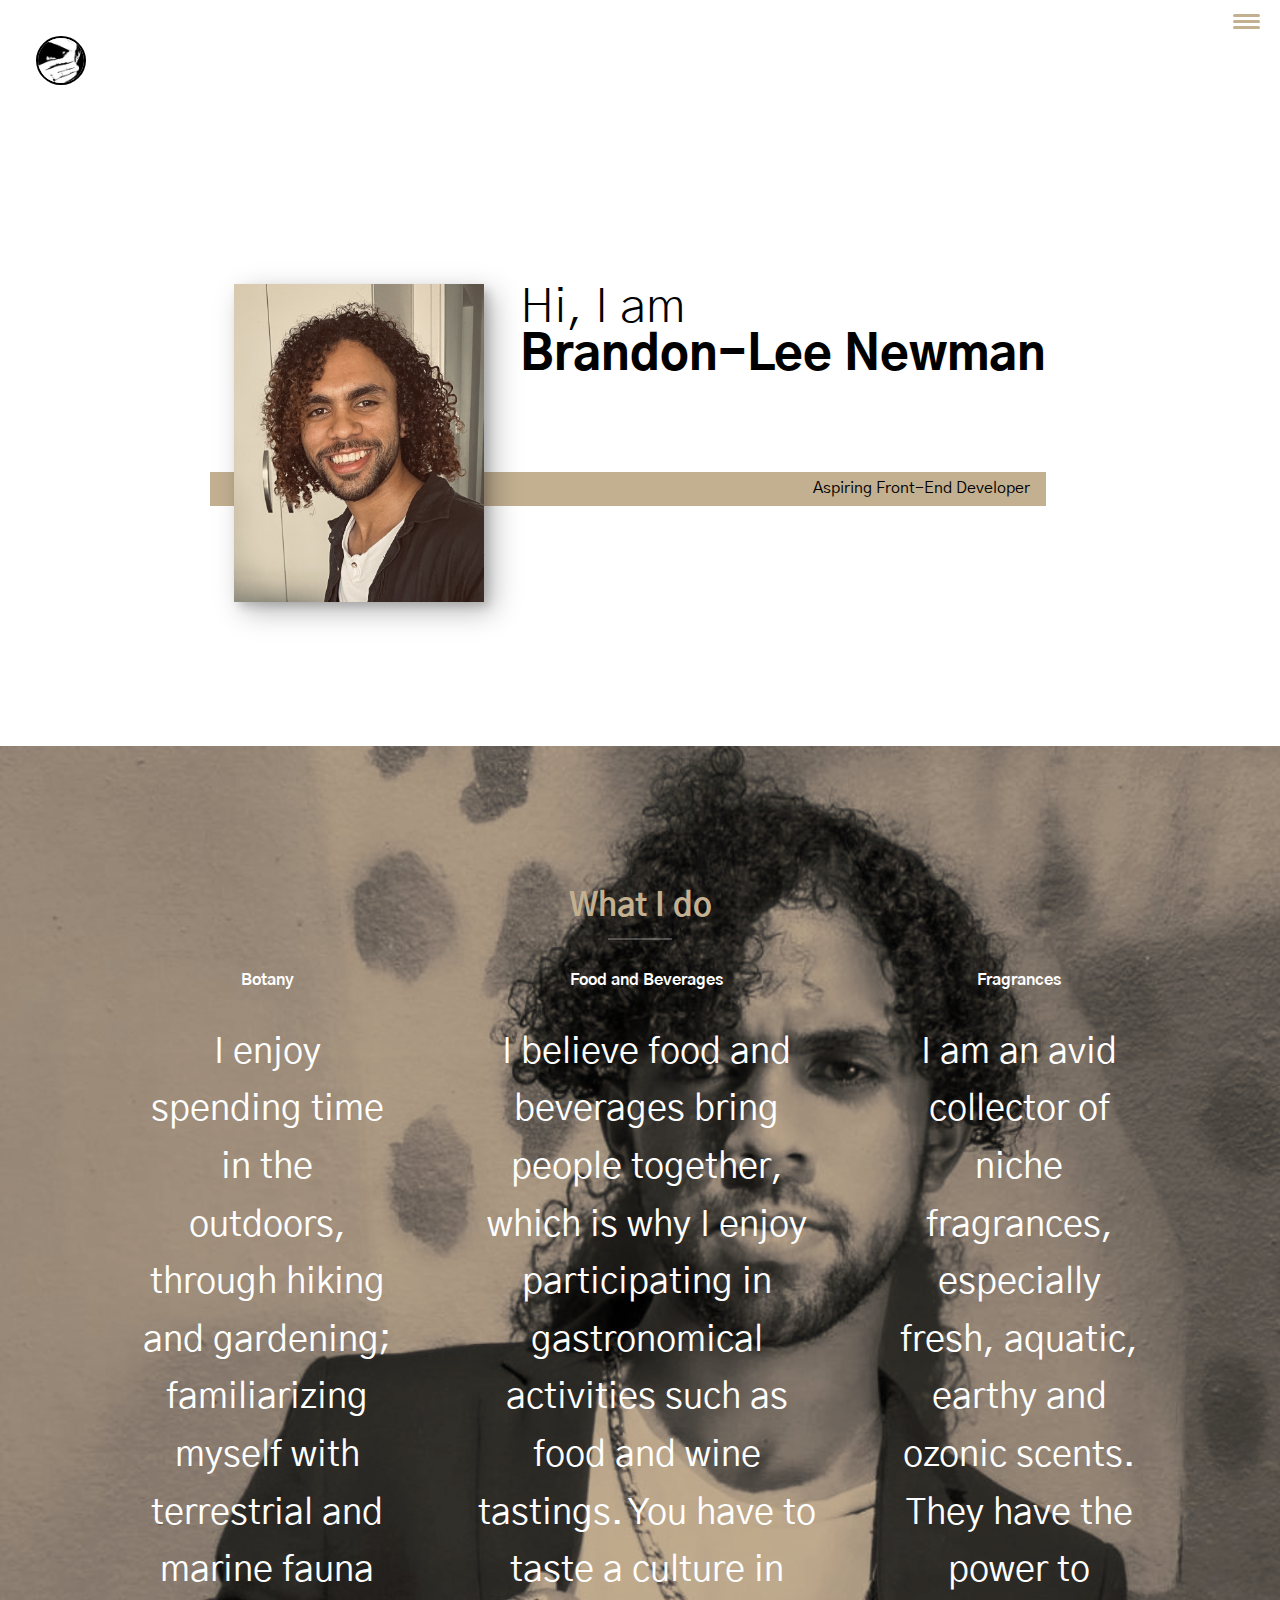
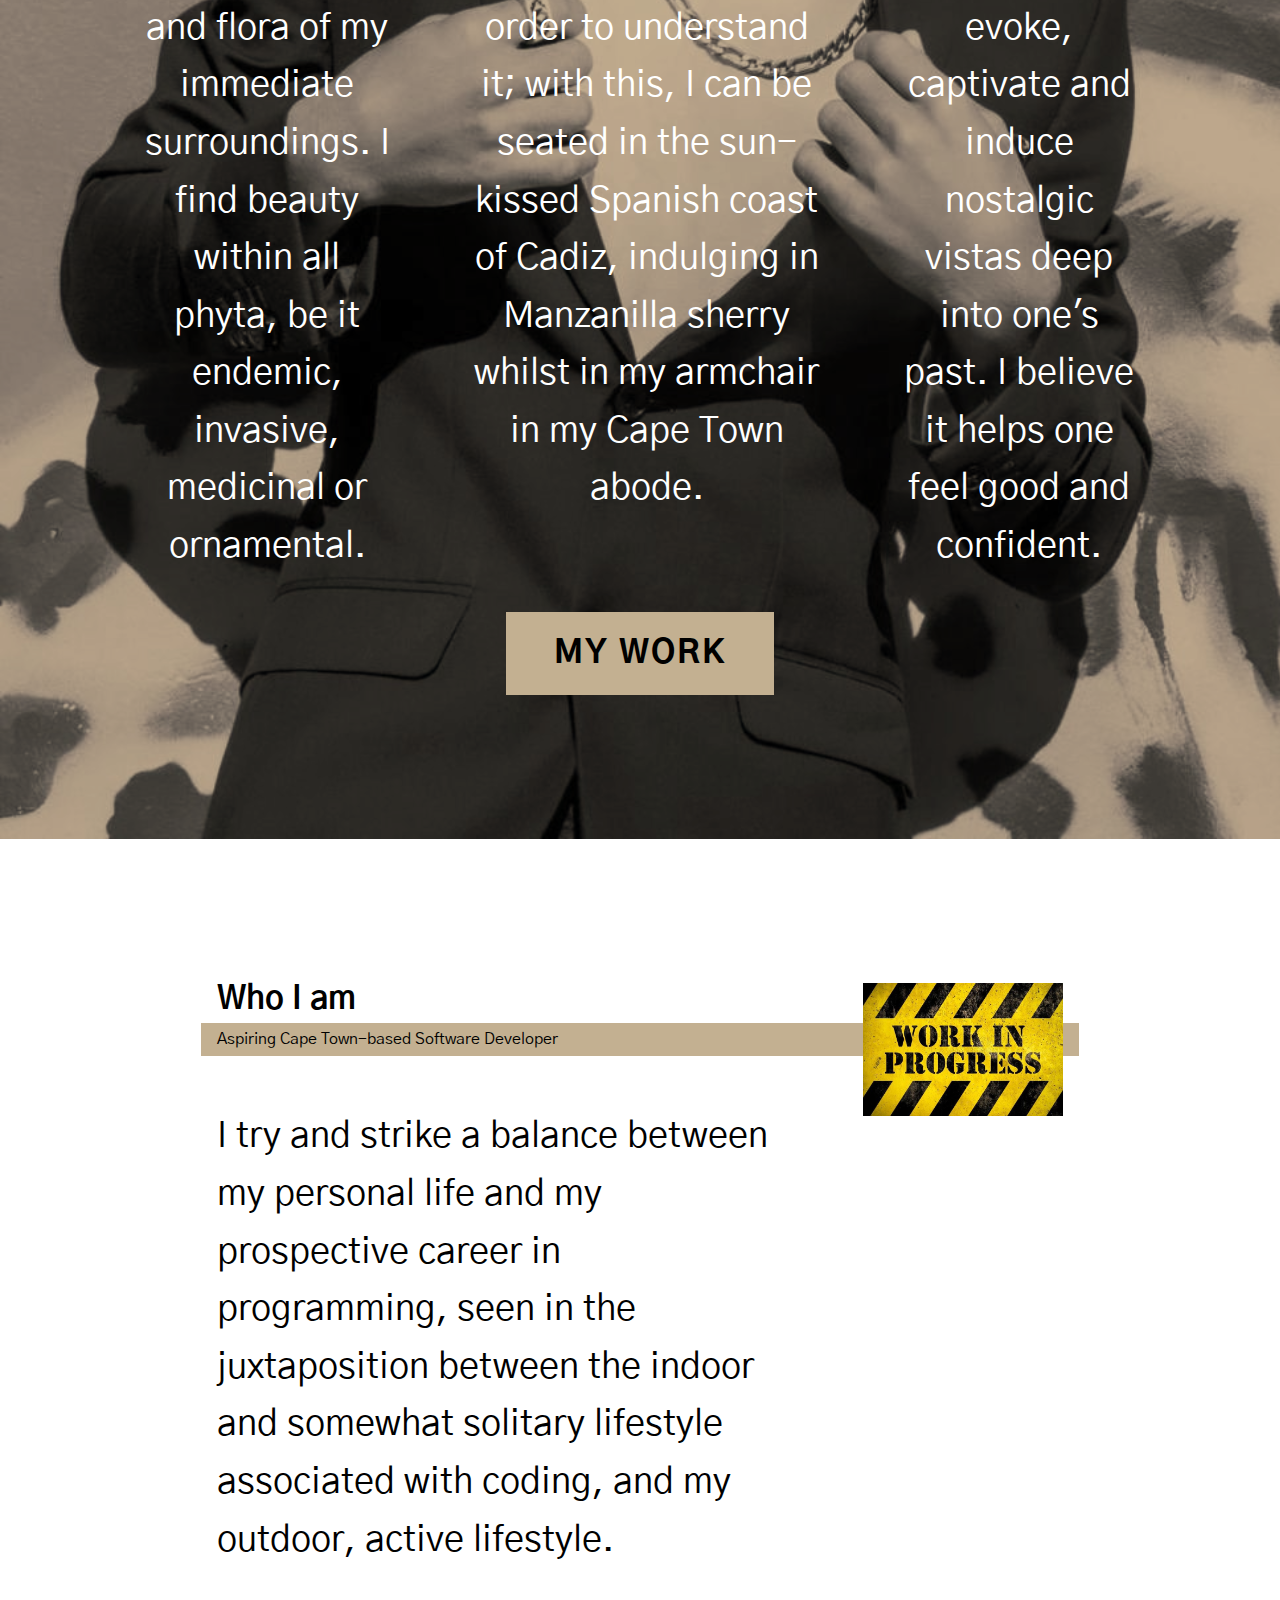
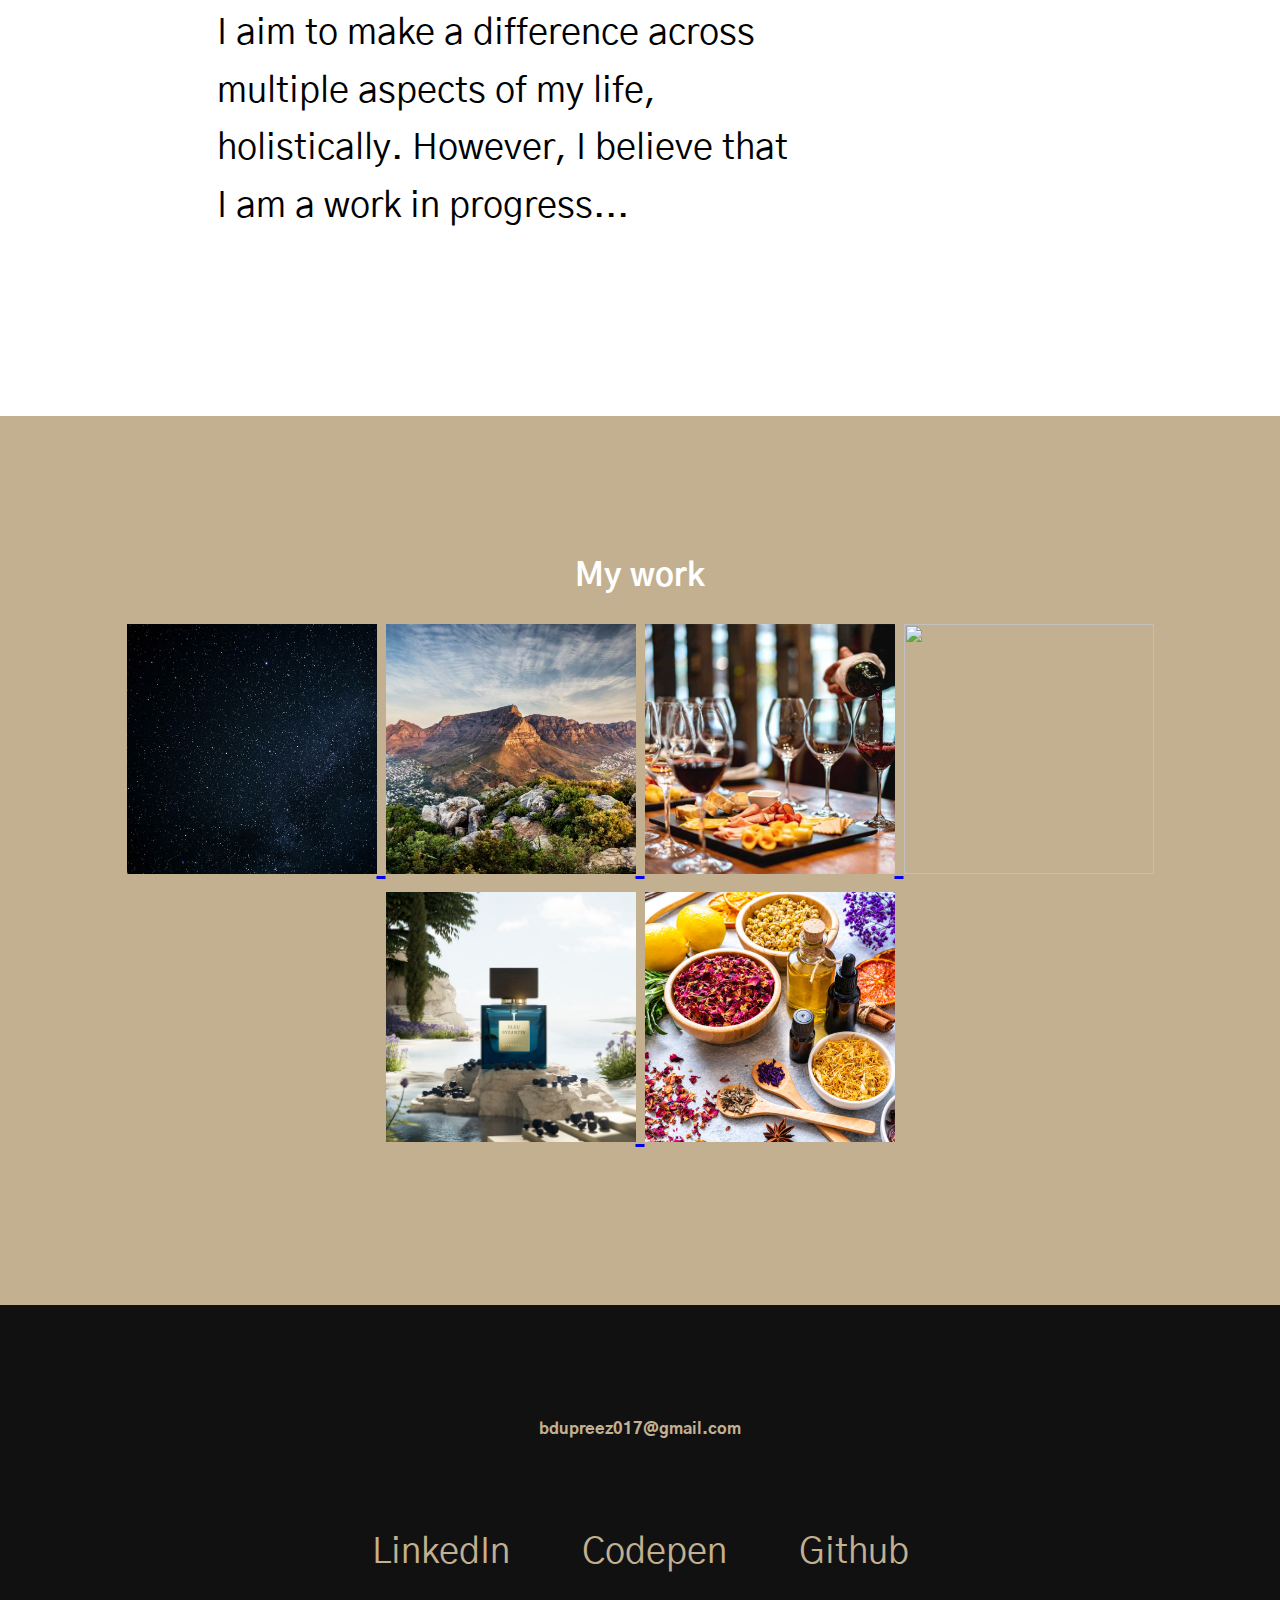
==== index.html @ 328f6ba5 "Completed SDF07 Project" ====
<!DOCTYPE html>
<html lang="en">
    <head>
        <meta charset="UTF-8">
        <meta name="viewport" content="width=device-width, initial-scale=1.0">
        <link rel="stylesheet" href="style.css">
        <title>Brandon-Lee Newman Portfolio Website</title>
        <link rel="stylesheet" href="https://cdnjs.cloudflare.com/ajax/libs/normalize/7.0.0/normalize.min.css">
        <link rel="stylesheet" href="https://cdnjs.cloudflare.com/ajax/libs/font-awesome/5.11.2/css/all.css" integrity="sha256-46qynGAkLSFpVbEBog43gvNhfrOj+BmwXdxFgVK/Kvc=" crossorigin="anonymous" />
        <link rel="preconnect" href="https://fonts.googleapis.com">
        <link rel="preconnect" href="https://fonts.gstatic.com" crossorigin>
        <link href="https://fonts.googleapis.com/css2?family=Gothic+A1:wght@100;200;300;400;500;600;700;800;900&display=swap" rel="stylesheet">
       
    </head>
    <body>
        <header>
            <div class="logo">
                <img src="images/Brandon-Logo.jpg" alt="">
            </div>
            <button class="nav-toggle" aria-label="toggle-navigation">
                <span class="hamburger"></span>
            </button>
            <nav class="nav">
                <ul class="nav__list">
                    <li class="nav__item"><a href="#home" class="nav__link">Home</a></li>
                    <li class="nav__item"><a href="#services" class="nav__link">My Services</a></li>
                    <li class="nav__item"><a href="#about" class="nav__link">About me</a></li>
                    <li class="nav__item"><a href="#work" class="nav__link">My Work</a></li>
                </ul>
            </nav>
        </header>

        <!-- Introduction -->
        <section class="intro" id="home">
            <h1 class="section__title section__title--intro">
                 Hi, I am <strong>Brandon-Lee Newman</strong>
            </h1>
            <p class="section__subtitle section__subtitle--intro">Aspiring Front-End Developer</p>
            <img src="images/Brandon.jpg" alt="a picture of Brandon-Lee smiling" class="intro__img">
        </section>


        <!--My services-->
        <section class="my-services" id="services">
            <h2 class="section__title section__title--services">What I do</h2>
            <div class="services">
                <div class="service">
                    <h3>Botany</h3>
                    <p>I enjoy spending time in the outdoors, through hiking and gardening; familiarizing myself with terrestrial and marine fauna and flora of my immediate surroundings. I find beauty within all phyta, be it endemic, invasive, medicinal or ornamental.</p>
                </div> <!-- / services -->

                <div class="service">
                    <h3>Food and Beverages</h3>
                    <p> I believe food and beverages bring people together, which is why I enjoy participating in gastronomical activities such as food and wine tastings. You have to taste a culture in order to understand it; with this, I can be seated in the sun-kissed Spanish coast of Cadiz, indulging in Manzanilla sherry whilst in my armchair in my Cape Town abode. </p>
                </div> <!-- / services -->

                <div class="service">
                    <h3>Fragrances</h3>
                    <p>I am an avid collector of niche fragrances, especially fresh, aquatic, earthy and ozonic scents. They have the power to evoke, captivate and induce nostalgic vistas deep into one's past. I believe it helps one feel good and confident.</p>
                </div> <!-- / services -->
            </div> <!-- / services -->

            <a href="#work" class="btn">My Work</a>
        </section>

        <!-- About me -->
        <section class="about-me" id="about">
            <h2 class="section__title section__title--about">Who I am</h2>
            <p class="section__subtitle section__subtitle--about">Aspiring Cape Town-based Software Developer</p>

            <div class="about-me__body">
                <p>I try and strike a balance between my personal life and my prospective career in programming, seen in the juxtaposition between the indoor and somewhat solitary lifestyle associated with coding, and my outdoor, active lifestyle. </p>
                <p>I aim to make a difference across multiple aspects of my life, holistically. However, I believe that I am a work in progress...</p>
            </div>

            <img src="images/WIP Shop.jpeg" alt="" class="about-me__image">
        </section>

        <!-- My work -->
        <section class="my-work" id="work">
            <h2 class="section__title section__title--work">My work</h2>
            <p class="section__subtitle section__subtitle--work"></p>

            <div class="Portfolio">
                <!-- portfolio item 01 -->
                <a href="#" class="portfolio__item">
                    <img src="images/photo-1628498188904-036f5e25e93e.jpeg"  alt="" class="portfolio__image">
                </a>

                <!-- portfolio item 02 -->
                <a href="#" class="portfolio__item">
                    <img src="images/best-hikes-on-table-mountain-in-cape-town-header-800x480.jpg" alt="" class="portfolio__image">
                </a>

                <!-- portfolio item 03 -->
                <a href="#" class="portfolio__item">
                    <img src="images/wine-tasting-013120_1200x.jpg" alt="" class="portfolio__image">
                </a>

                <!-- portfolio item 04 -->
                <a href="#" class="portfolio__item">
                    <img src="images/GettyImages-846037086.jpg" alt="" class="portfolio__image">
                </a>

                <!-- portfolio item 05 -->
                <a href="#" class="portfolio__item">
                    <img src="images/2022_October_EDP_SecVisualCGI_BleuByzantin-1_Square.jpeg" alt="" class="portfolio__image">
                </a>

                <!-- portfolio item 06 -->
                 <a href="#" class="portfolio__item">
                    <img src="images/Flavor Fragrances.jpg" alt="" class="portfolio__image">
                </a>
            </div>
        </section>

        <!-- footer -->
        <footer class="footer">
            <a href="mailto:bdupreez017@gmail.com" class="footer__link">bdupreez017@gmail.com</a>
            <ul class="social-list">
                <li class="social-list__item"><a class="social-list__link" href="https://www.linkedin.com/in/brandon-lee-newman-873694249/">LinkedIn</a></li>
                <li class="social-list__item"><a class="social-list__link" href="https://codepen.io/Brandon-Lee017">Codepen</a></li>
                <li class="social-list__item"><a class="social-list__link" href="https://github.com/Brandon-Lee017">Github</a></li>
            </ul>
        </footer>


        <script src="index.js"></script>
        
    </body>
</html>
---- style.css ----
*,
*::before,
*::after {
    box-sizing: border-box;
}
  
:root {
    --ff-primary: "Gothic A1", sans-serif;
    --ff-secondary: "Gothic A1", sans-serif;

    --fw-reg: 300;
    --fw-bold: 750;

    --clr-light: #ffffff;
    --clr-dark: #000000;
    --clr-accent: #c3b091;

    --fs-h1: 3rem;
    --fs-h2: 2.25rem;
    --fs-h3: 1.25rem;
    --fs-body: 1rem;

    --bs: 0.25em 0.25em 0.75em rgba(0,0,0,.28),
          0.125em 0.125em 0.25em rgba(0,0,0,.17);
}

@media (min-width: 800px) {
    :root {
        --fs-h1: 3rem;
        --fs-h2: 2rem;
        --fs-h3: 1rem;
        --fs-body: 2.25rem;
    }
}

/* General styles */

html {
    scroll-behavior: smooth;
}

body {
    background:var(--clr-light);
    color: var(--clr-dark);
    margin: 0;
    font-family: var(--ff-primary);
    font-size: var(--fs-body);
    line-height: 1.6;
}

section {
    padding: 4em 2em;
}

image {
    display: block;
    max-width: 100%;
}

strong { font-weight: var(--fw-bold) }

:focus {
    outline: 2px solid var(--clr-accent);  
}

/* Buttons */

.btn {
    display: inline-block;
    padding: .5em 1.5em;
    background: var(--clr-accent);
    color: var(--clr-dark);
    text-decoration: none;
    cursor: pointer;
    font-size: 2rem;
    text-transform: uppercase;
    letter-spacing: 2px;
    font-weight: var(--fw-bold);
    transition: transform 250ms ease-in-out;
}

.btn:hover {
    transform: scale(1.1);
}

/* Typography */

h1,
h2,
h3 {
    line-height: 1;
    margin: 0;
}

h1 { font-size: var(--fs-h1)}
h2 { font-size: var(--fs-h2)}
h3 { font-size: var(--fs-h3)}

.section__title {
    margin-bottom: .25em;
}

.section__title--intro {
    font-weight: var(--fw-reg);
}

/* (changed from section__subtitle instead) */
.section__title--intro strong {
    display: block;
}

.section__subtitle {
    margin: 0;
    font-size: var(--fs-h3);
}

.section__subtitle--intro,
.section__subtitle--about {
    background: var(--clr-accent); 
    padding: .25em 1em;
    font-family: var(--ff-secondary);
    margin-bottom: 1em;
}
.section__subtitle--work {
    color: var(--clr-accent);
    font-weight: var(--fw-bold);
    margin-bottom: 2em;
}

/* header */

header {
    display: flex;
    justify-content: space-between;
    padding: 1em;
}

.logo > img {
    max-width: 50px;
    border: 2px solid black; 
    border-radius: 50%;
}

.nav {
    position: fixed;
    background: var(--clr-dark);
    color: var(--clr-light);
    top: 0;
    bottom: 0;
    left: 0;
    right: 0;
    z-index: 100; 

    transform: translateX(100%);
    transition: transform 250ms cubic-bezier(.5, 0, .5, 1);
}

.nav__list {
    list-style: none;
    display: flex;
    height: 100%;
    flex-direction: column;
    justify-content: space-evenly;
    align-items: center;
    margin: 0;
    padding: 0;
}

.nav__link {
    color: inherit;
    font-weight: var(--fw-bold);
    font-size: var(--fs-h2);
    text-decoration: none;
}

.nav__link:hover {
    color: var(--clr-accent);
}

.nav-toggle {
    padding: .5em;
    background: transparent;
    border: 0;
    cursor: pointer;
    position: absolute;
    right: 1em;
    top: 1em;
    z-index: 1000;
}

.nav-open .nav {
   background: #000000;
   transform: translateX(0); 
}

.nav-open .nav-toggle {
    position: fixed;
}

.nav-open .hamburger {
    transform: rotate(.625turn);
}

.nav-open .hamburger::before {
    transform: rotate(90deg) translate(-6px);
}

.nav-open .hamburger::after {
    opacity: 0;
}

.hamburger {
    display: block;
    position: relative;
} 

.hamburger,
.hamburger::before,
.hamburger::after {
    background: var(--clr-accent);
    width: 2em;
    height: 3px;
    border-radius: 1em;
    transition: transform 250ms ease-in-out;
}

.hamburger::before,
.hamburger::after {
    content: '';
    position: absolute;
    left: 0;
    right: 0;
}

.hamburger::before { top: 6px; }
.hamburger::after { bottom: 6px; }


/* Intro section */

.intro {
    position: relative;
}
    
.intro__img {
    box-shadow: var(--bs);
}

.section__subtitle--intro {
    display: inline-block;
}

@media (min-width: 620px) {
    .intro {
        display: grid;
        width: min-content;
        margin: 0 auto;
        grid-column-gap: 1em;
        grid-template-areas: 
            "img title"
            "img subtitle";
        grid-template-columns: min-content max-content;
    }

    .intro__img {
        grid-area: img;
        max-width: 250px;
        max-height: 318.05px;
        position: relative;
        z-index: 2;
    }

    .section__subtitle--intro {
        align-self: start;
        grid-column: -1 / 1;
        grid-row: 2;
        text-align: right;
        position: relative;
        left: -1.5em;
        width: calc(100% + 1.5em); 
    }
} 

/*  My sevices section  */

.my-services {
    background-color: var(--clr-accent);
    background-image: url(images/Brandon02.jpg);
    background-size: cover;
    color: var(--clr-light);
    background-blend-mode: multiply;
    text-align: center;
}

.section__title--services {
    color: var(--clr-accent);
    position: relative;
}

.section__title--services::after {
    content: '';
    display: block;
    width: 2em;
    height: 2px;
    margin: 0.5em auto 1em;
    background: var(--clr-light);
    opacity: 0.25;
}

.services {
    margin-bottom: 3em;
}

.service {
    max-width: 500px;
    margin: 0 auto;
}

@media (min-width:790px) {
    .services {
        display: flex;
        max-width: 1000px;
        margin: 0 auto;
    }

    .service + .service {
        margin-left: 2em;
    }
}

.about-me {
   max-width: 990px; 
   margin: 0 auto;
}

.about-me__img {
    box-shadow: var(--bs);
}

@media (min-width: 800px) {
    .about-me {
        display: grid;
        grid-template-columns: 1fr 200px;
        grid-template-areas: 
            "title img"
            "subtitle img"
            "text img";
        grid-column-gap: 2em;
    }

.section__title--about {
    grid-area: title;
}

.section__subtitle--about {
    grid-column: 1/-1;
    grid-row: 2;
    position: relative;
    left: -1em;
    width: calc( 100% + 2em);
    padding-left: 1em;
    padding-right: calc(200px + 4em);
}

    .about-me__image {
        grid-area: img;
        position: relative;
        z-index: 2;
        max-width: 200px;
        max-height: 133.32px;
    }
}   

/* My Work */

.my-work {
    background-color: var(--clr-accent);
    color: var(--clr-light);
    text-align: center;    
}

.portfolio {
    display: grid;
    grid-template-columns: repeat(auto-fit, minmax(300px, 1fr));
}

.portfolio__item {
    background: var(--clr-accent);
    position: relative;
    overflow: hidden;
}

.portfolio__image {
    transition: 
    transform 750ms cubic-bezier(.5, 0, .5, 1),
    opacity 250ms linear;
    width: 250px;
    height: 250px;
    object-fit: cover;

}

.portfolio__item:focus {
    position: relative;
    z-index: 2;
}

.portfolio__image:hover, 
.portfolio__item:focus .portfolio__image {
    transform: scale(1.2);
    opacity: .5;
}

/* Footer */

.footer {
    background: #111;
    color: var(--clr-accent);
    text-align: center;
    padding: 2.5em 0;
}

.footer a { 
    color: inherit;
    text-decoration: none;
}

.footer__link {
    font-size: var(--fs-h3);
    font-weight: var(--fw-bold)
}

.footer__link:hover,
.social-list__link:hover {
    opacity: .7;
}

.footer__link:hover {
    text-decoration: underline;
}

.social-list {
    display: flex;
    list-style: none;
    justify-content: center;
    margin: 2em 0 0;
    padding: 0;
}

.social-list__item {
    margin: 0 .5em;
}

.social-list__link {
    padding: .5em;
}
    
/* Individual Portfolio Item Styles */
.portfolio-item-individual {
    padding: 0 2em 2em;
    max-width: 1000px;
    margin: 0 auto;
}

.portfolio-item-individual p {
    max-width: 600px;
    margin-left: auto;
    margin-right: auto;
}

/*-- End of Styling Properties --*/
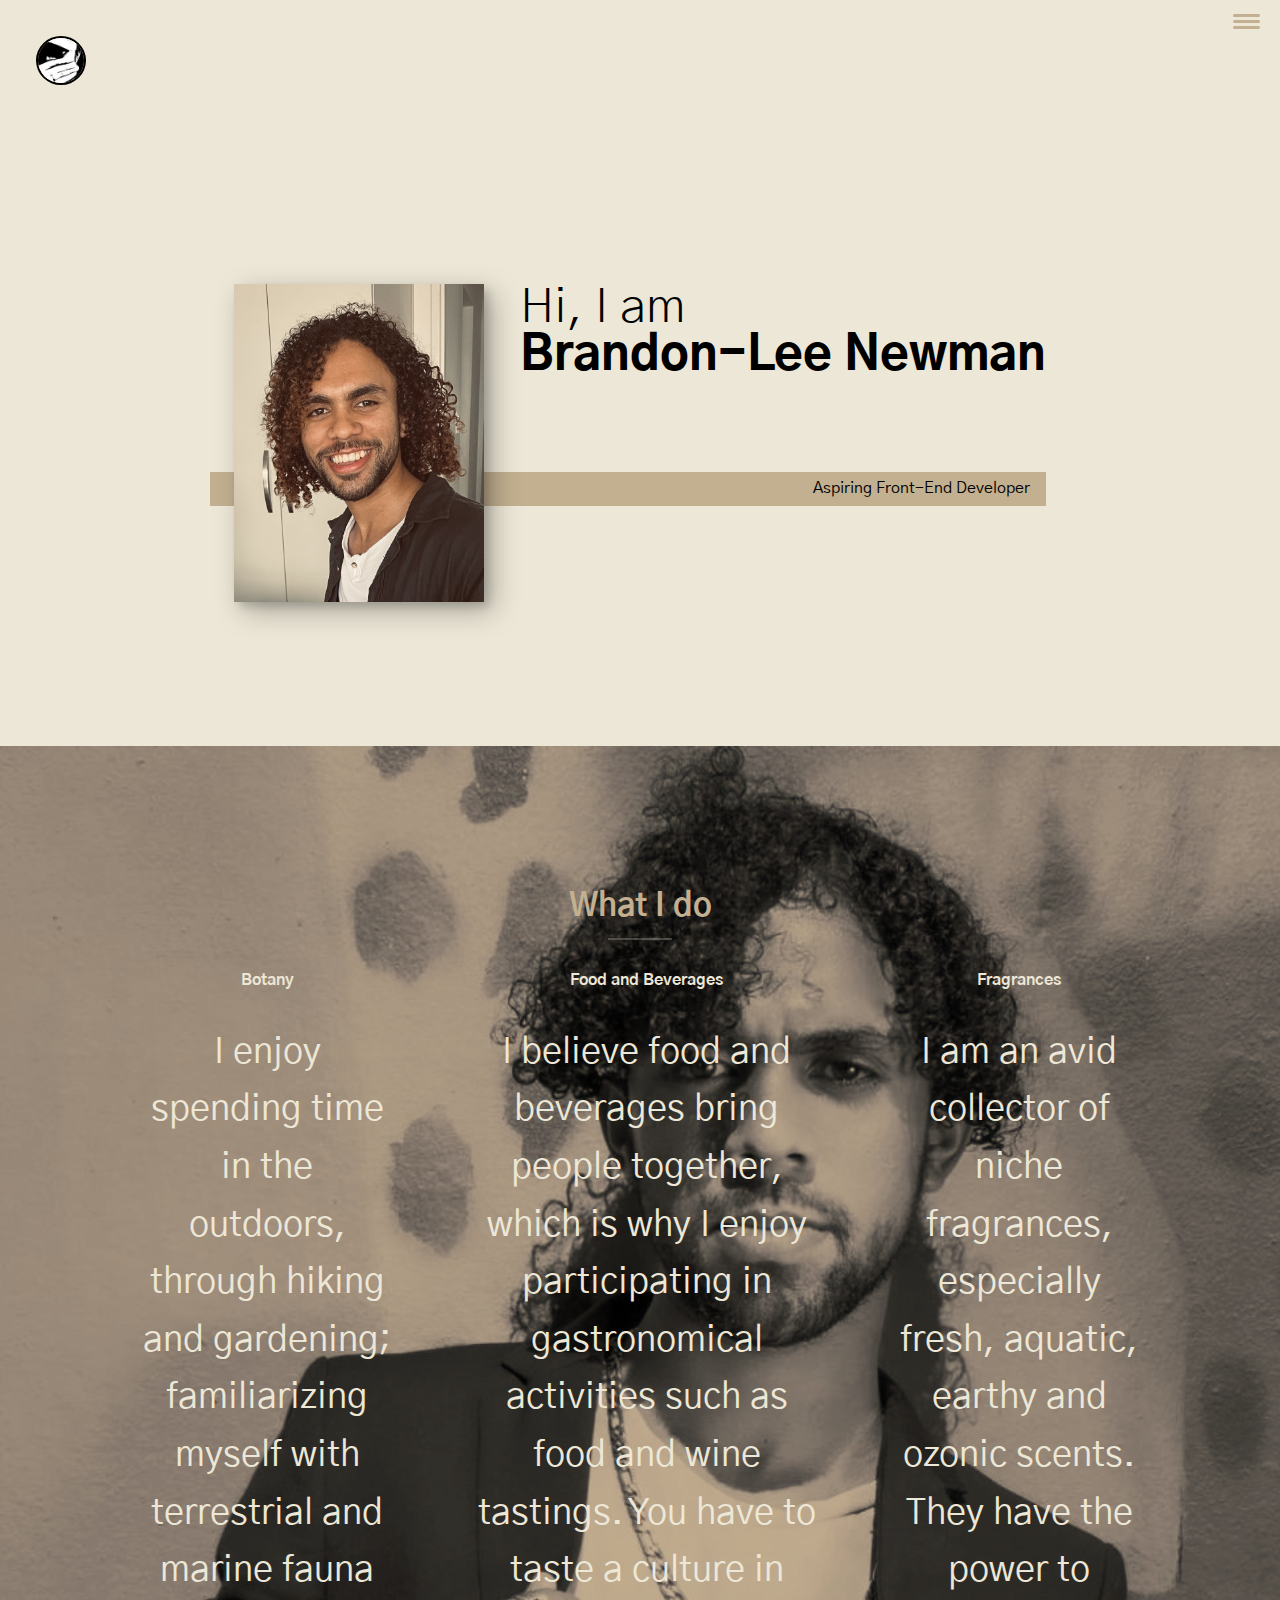
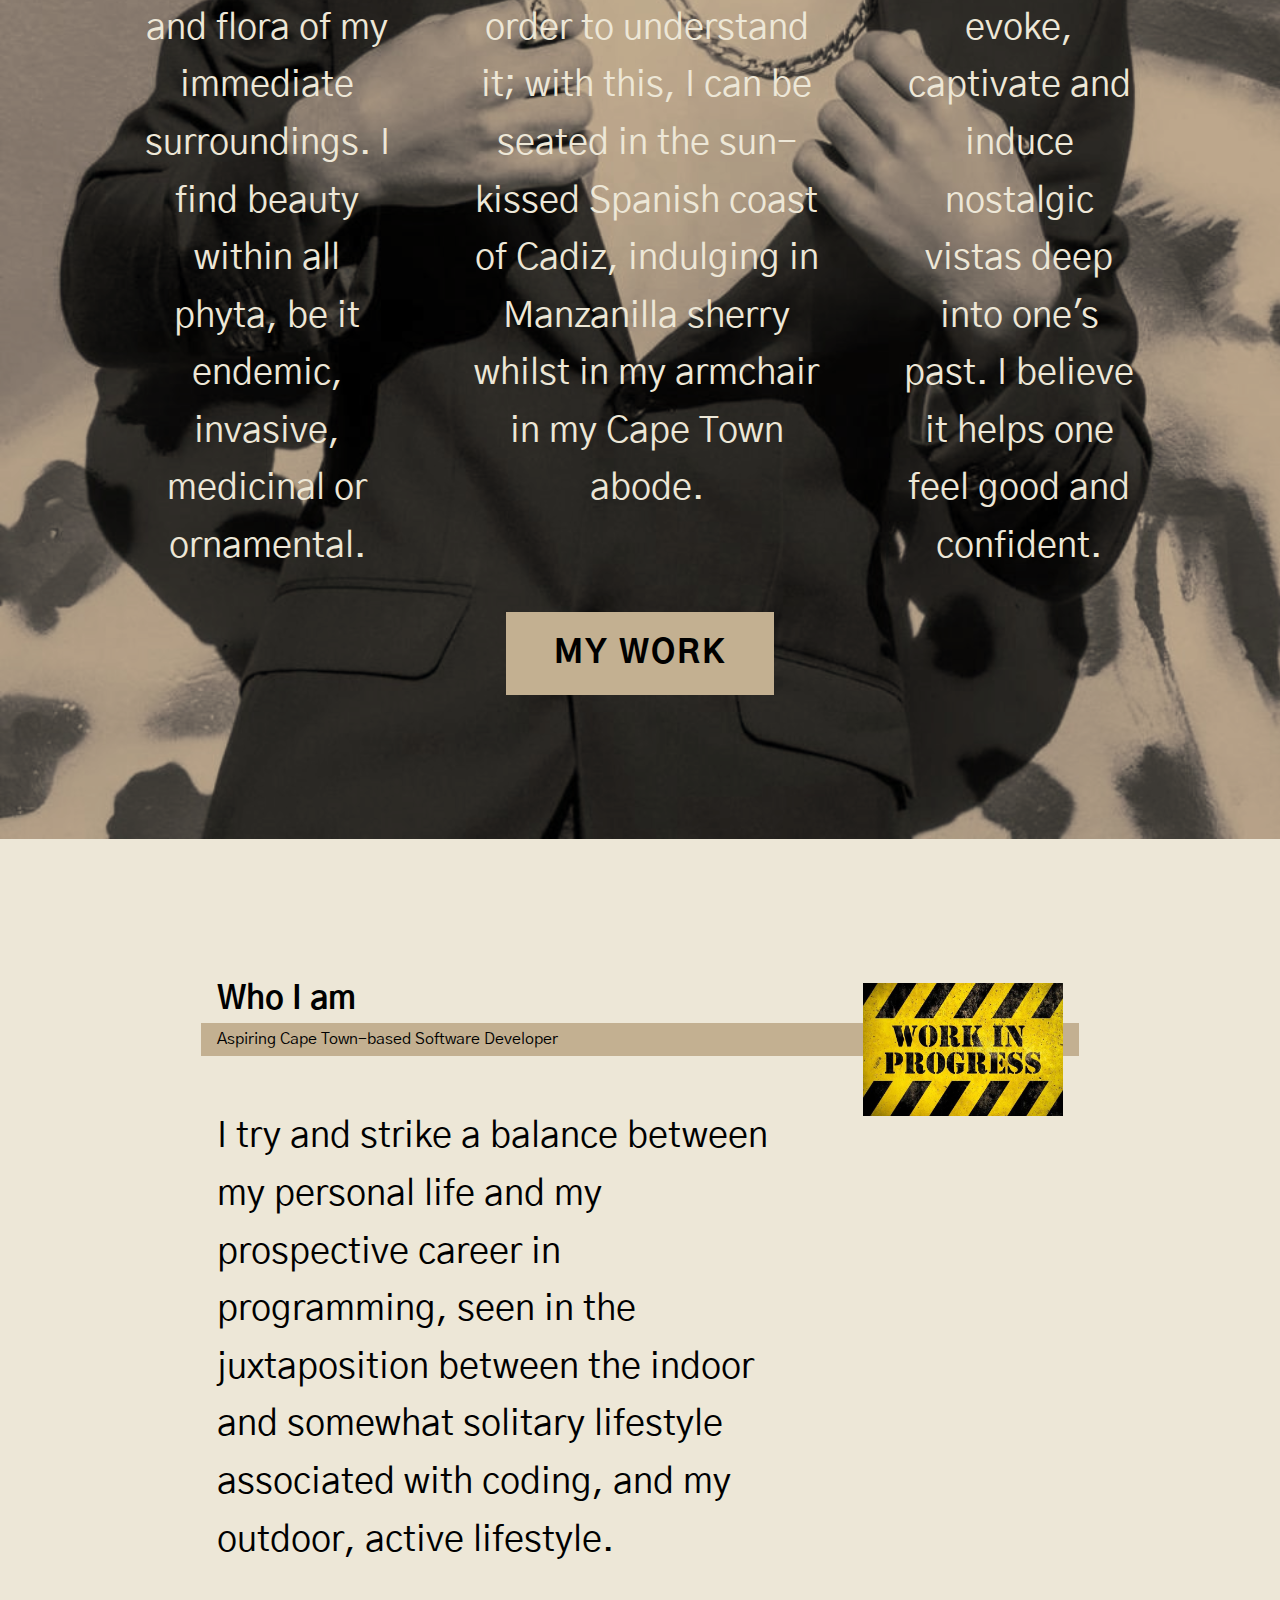
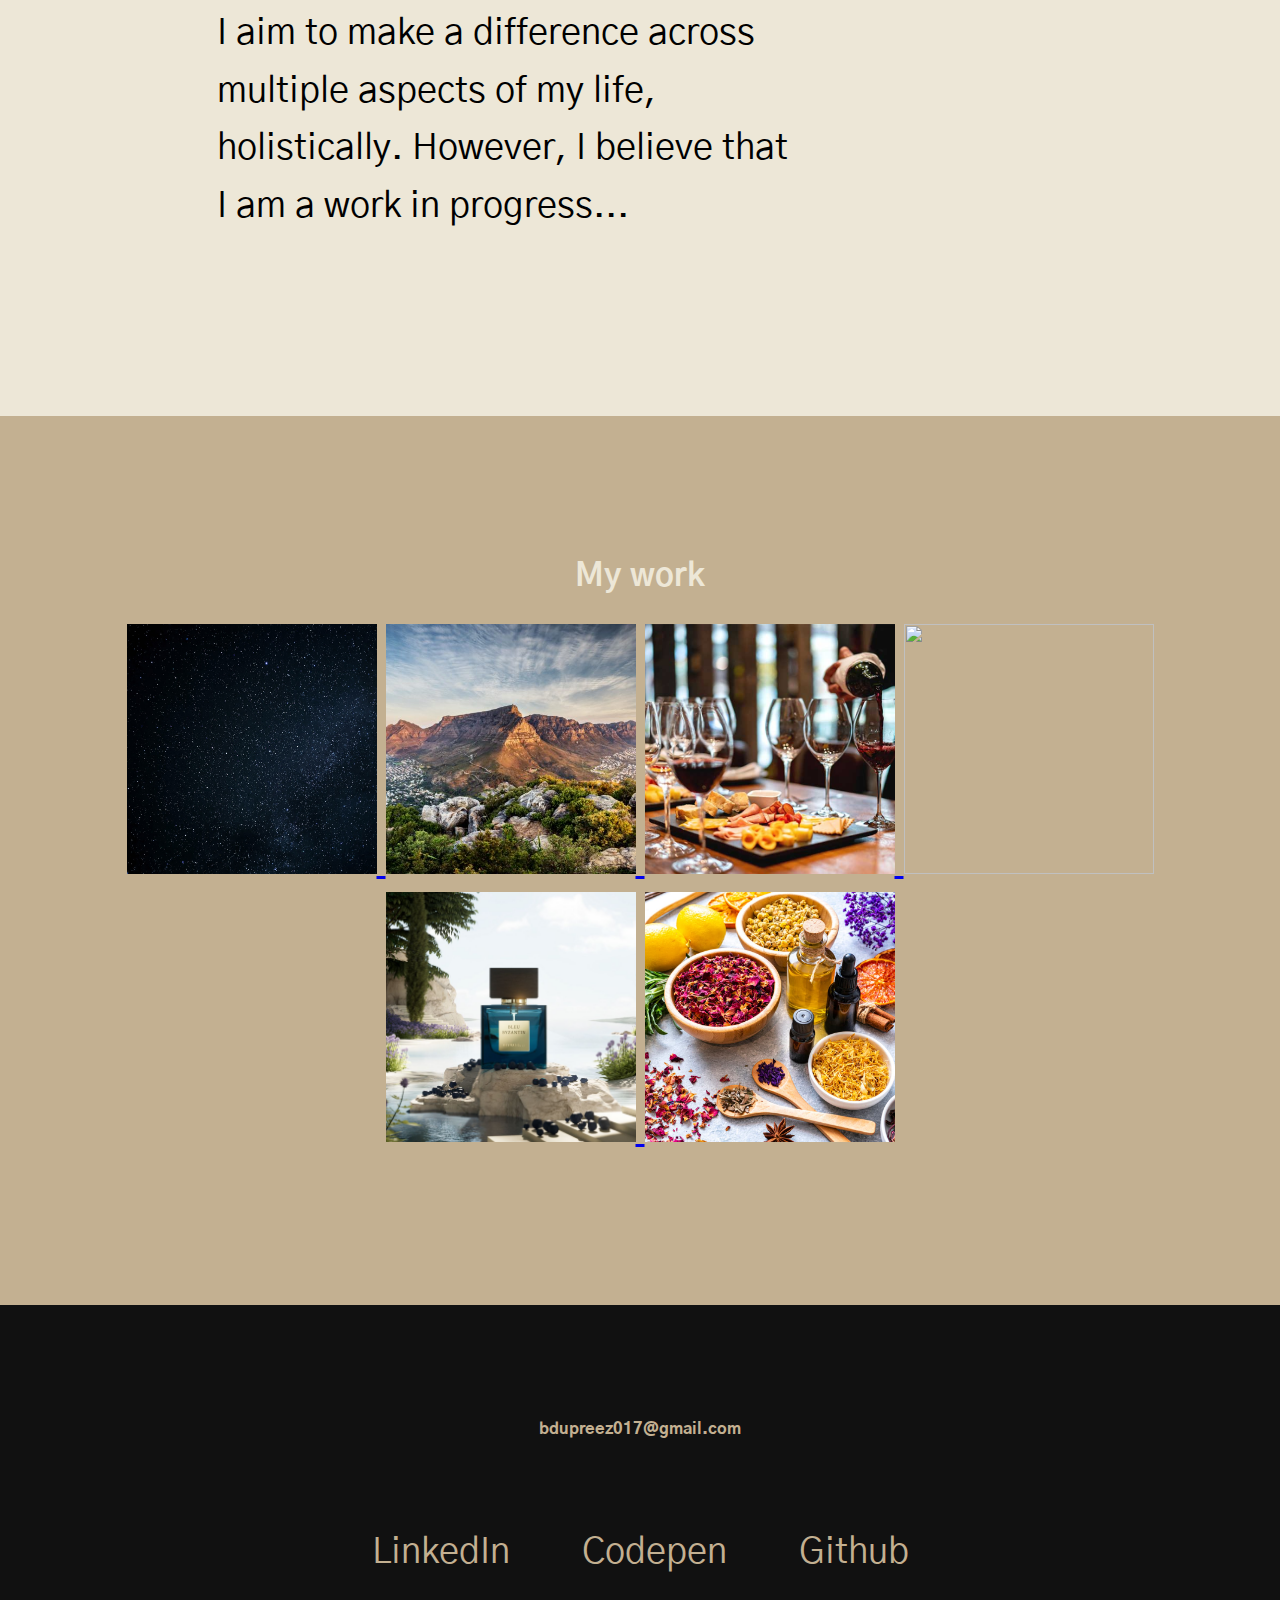
==== commit b3ad606b: "Completed SDF07" ====
--- a/index.html
+++ b/index.html
@@ -124,7 +124,7 @@
             </ul>
         </footer>
 
-
+        
         <script src="index.js"></script>
         
     </body>
--- a/style.css
+++ b/style.css
@@ -11,7 +11,7 @@
     --fw-reg: 300;
     --fw-bold: 750;
 
-    --clr-light: #ffffff;
+    --clr-light: #ede7d7;
     --clr-dark: #000000;
     --clr-accent: #c3b091;
 
@@ -270,6 +270,15 @@
         z-index: 2;
     }
 
+    .portfolio-intro__img {
+        grid-area: img;
+        max-width: 250px;
+        max-height: 318.05px;
+        position: relative;
+        z-index: 2;
+    }
+
+
     .section__subtitle--intro {
         align-self: start;
         grid-column: -1 / 1;
@@ -411,6 +420,14 @@
     opacity: .5;
 }
 
+.portfolio-item-individual__interests {
+display: flex;
+max-height: 1000px;
+max-width: 750px;
+margin-left: auto;
+margin-right: auto;
+}
+
 /* Footer */
 
 .footer {
